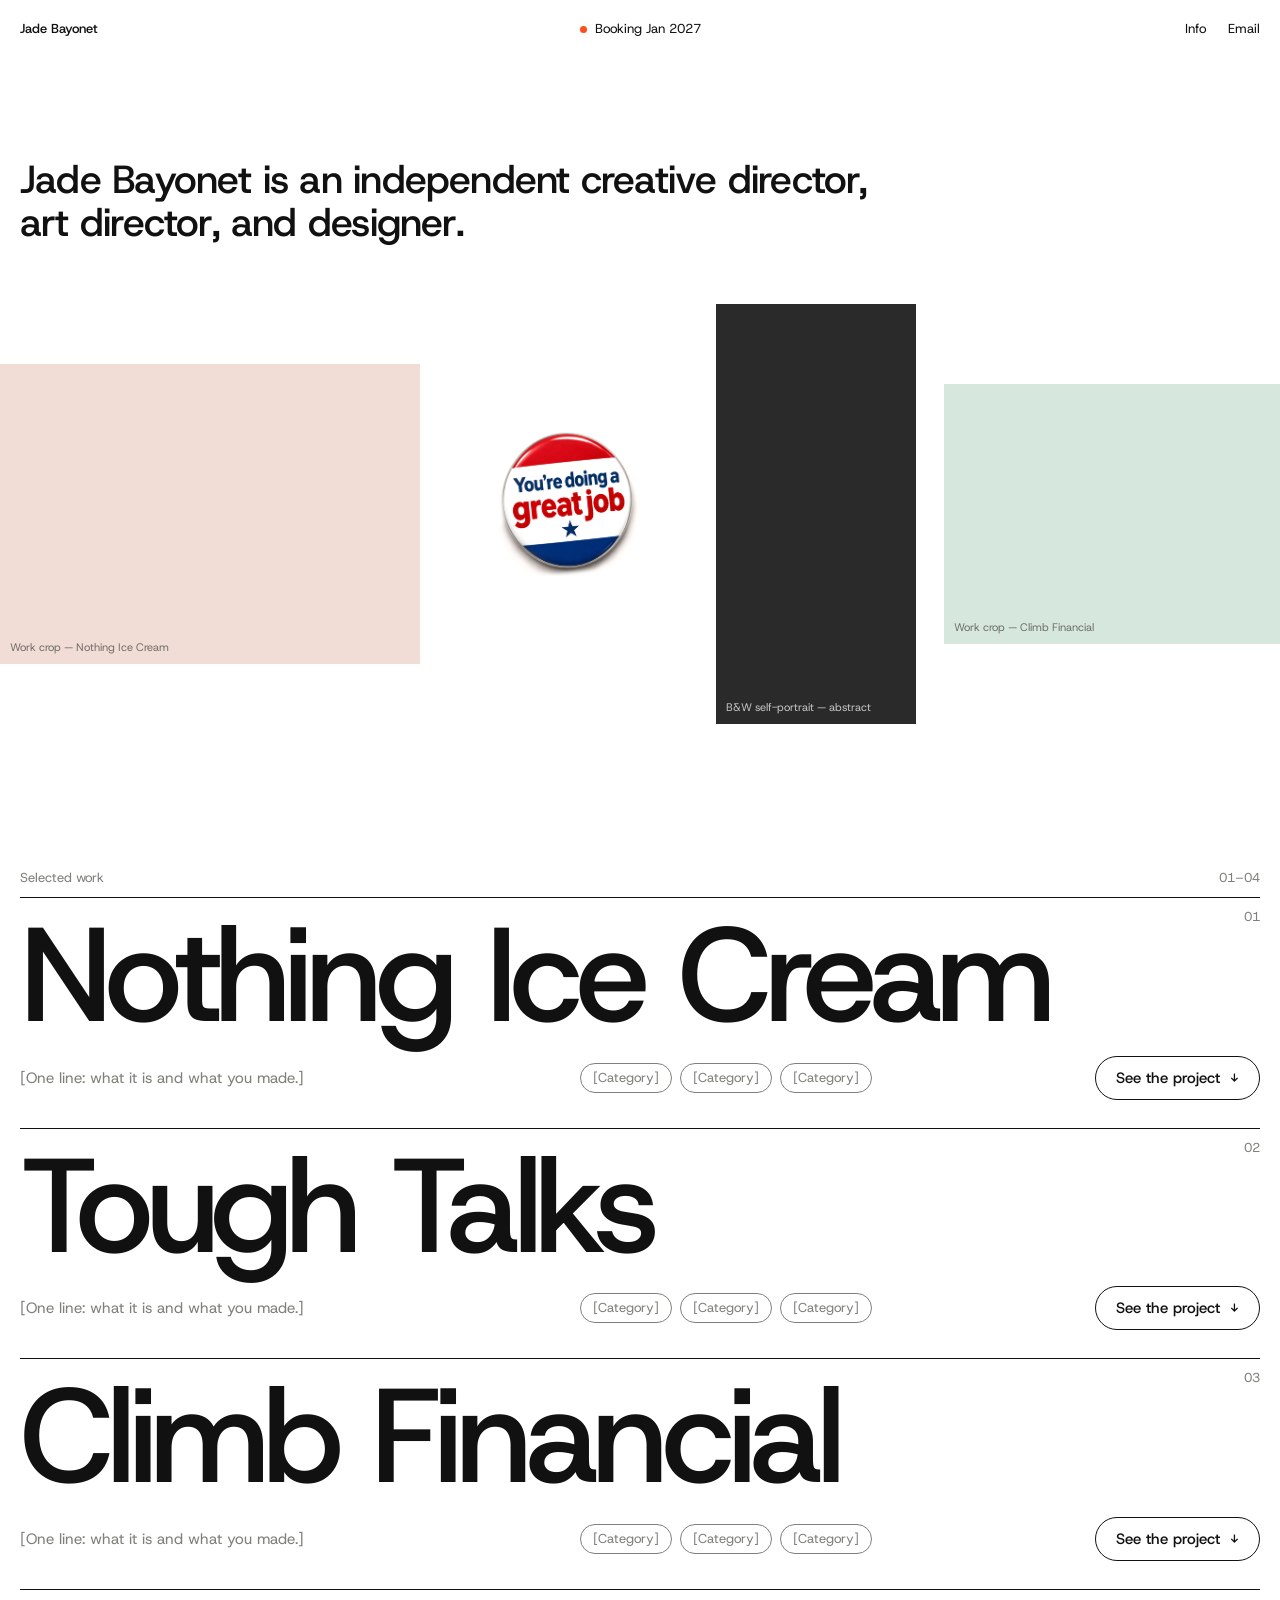
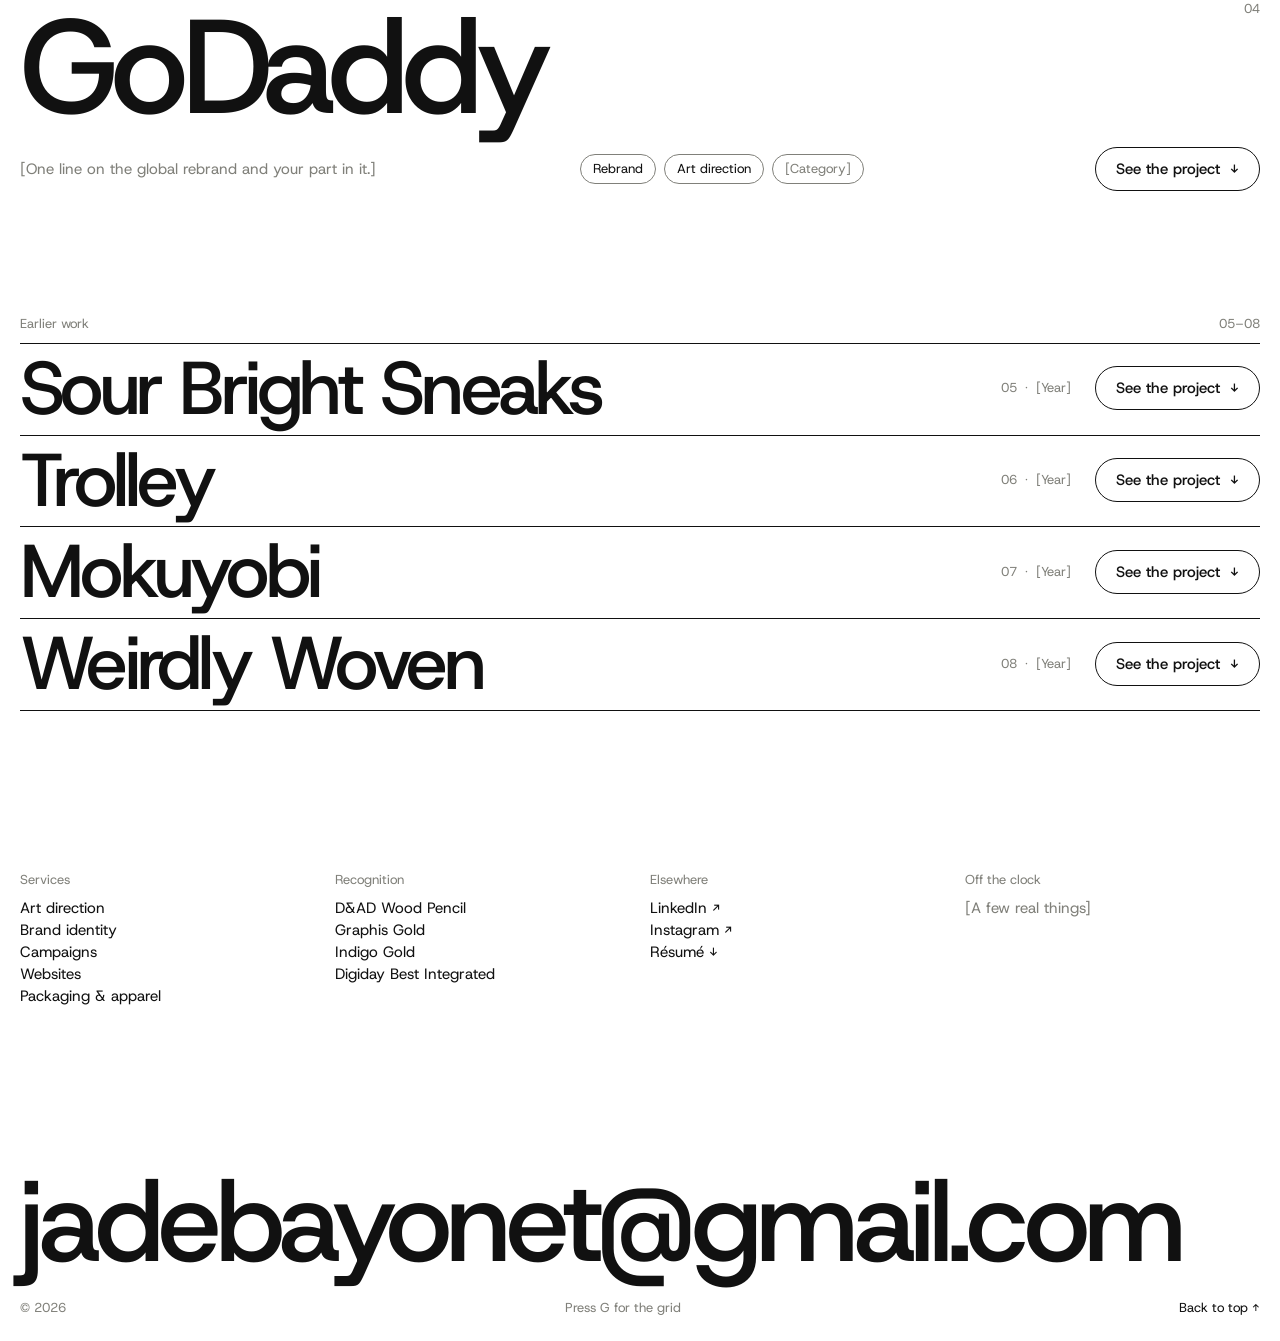
==== index.html @ 4a4e23f8 "Jade Bayonet 1" ====
<!doctype html>
<html lang="en">
<head>
  <meta charset="utf-8" />
  <meta name="viewport" content="width=device-width, initial-scale=1" />
  <title>Jade Bayonet — Creative director, art director, designer</title>
  <meta name="description" content="Jade Bayonet is an independent creative director, art director, and designer." />
  <meta property="og:title" content="Jade Bayonet" />
  <meta property="og:description" content="Jade Bayonet is an independent creative director, art director, and designer." />
  <meta property="og:type" content="website" />
  <link rel="icon" href="assets/dot.svg" type="image/svg+xml" />

  <link rel="preconnect" href="https://fonts.googleapis.com" />
  <link rel="preconnect" href="https://fonts.gstatic.com" crossorigin />
  <link href="https://fonts.googleapis.com/css2?family=Host+Grotesk:wght@400;500&display=swap" rel="stylesheet" />
  <link rel="stylesheet" href="css/styles.css" />
</head>
<body>
  <div class="page" id="top">

    <!-- Nav -->
    <header class="nav">
      <a class="nav__name" href="index.html" data-home>Jade Bayonet</a>
      <p class="nav__status"><img src="assets/dot.svg" width="7" height="7" alt="" /> Booking Jan 2027</p>
      <nav class="nav__links">
        <a href="#info">Info</a>
        <a href="mailto:jadebayonet@gmail.com">Email</a>
      </nav>
    </header>

    <!-- Intro -->
    <section class="intro">
      <h1 class="intro__text">Jade Bayonet is an independent creative director, art director, and designer.</h1>
    </section>

    <!-- Ticker (filled from js/projects.js → TICKER) -->
    <section class="ticker" aria-label="Selected images">
      <div class="ticker__track" id="ticker"></div>
    </section>

    <!-- Selected work (filled from js/projects.js → PROJECTS, group "selected") -->
    <section class="work work--selected" aria-labelledby="selected-label">
      <div class="label">
        <h2 id="selected-label">Selected work</h2>
        <span id="selected-range">01–04</span>
      </div>
      <div id="selected-list"></div>
    </section>

    <!-- Earlier work (group "earlier") -->
    <section class="work work--earlier" aria-labelledby="earlier-label">
      <div class="label">
        <h2 id="earlier-label">Earlier work</h2>
        <span id="earlier-range">05–08</span>
      </div>
      <div id="earlier-list"></div>
      <div class="rule"></div>
    </section>

    <!-- Info -->
    <section class="info" id="info">
      <div class="info__col">
        <h3>Services</h3>
        <ul>
          <li>Art direction</li>
          <li>Brand identity</li>
          <li>Campaigns</li>
          <li>Websites</li>
          <li>Packaging &amp; apparel</li>
        </ul>
      </div>
      <div class="info__col">
        <h3>Recognition</h3>
        <ul>
          <li>D&amp;AD Wood Pencil</li>
          <li>Graphis Gold</li>
          <li>Indigo Gold</li>
          <li>Digiday Best Integrated</li>
        </ul>
      </div>
      <div class="info__col">
        <h3>Elsewhere</h3>
        <ul>
          <li><a href="#" target="_blank" rel="noopener">LinkedIn ↗</a></li>
          <li><a href="#" target="_blank" rel="noopener">Instagram ↗</a></li>
          <li><a href="#" download>Résumé ↓</a></li>
        </ul>
      </div>
      <div class="info__col info__col--muted">
        <h3>Off the clock</h3>
        <p>[A few real things]</p>
      </div>
    </section>

    <!-- Footer -->
    <footer class="footer">
      <a class="footer__email" href="mailto:jadebayonet@gmail.com">jadebayonet@gmail.com</a>
      <div class="footer__bar">
        <span class="muted">© <span id="year">2026</span></span>
        <span class="muted footer__hint">Press G for the grid</span>
        <a href="#top" data-top>Back to top ↑</a>
      </div>
    </footer>
  </div>

  <!-- Grid overlay (press G) -->
  <div class="grid-overlay" aria-hidden="true"><div class="grid-overlay__inner"></div></div>

  <script src="js/projects.js"></script>
  <script src="js/main.js"></script>
</body>
</html>
---- css/styles.css ----
/* ─────────────────────────────────────────────────────────────
   Jade Bayonet — styles
   Built from Figma "C · Desktop — Index (closed)" / "Nothing Ice Cream open"
   Desktop design width: 1440px (20px margins → 1400px content)
   ───────────────────────────────────────────────────────────── */

:root {
  --ink: #111111;
  --muted: #80807a;
  --placeholder-text: #858580;
  --bg: #ffffff;
  --accent: #ff4d1c;

  --margin: 20px;
  --gap: 20px;

  --font: "Host Grotesk", ui-sans-serif, system-ui, -apple-system, "Helvetica Neue", Arial, sans-serif;

  /* Type scale — sizes match Figma at 1440px and scale down with the viewport */
  --t-small: 13px;   /* labels, nav, meta */
  --t-body: 15px;    /* body, buttons */
  --t-intro: clamp(28px, 3.06vw, 44px);
  --t-overview: clamp(22px, 2.2vw, 32px);
  --t-project: clamp(48px, 10.42vw, 150px);   /* Selected work titles */
  --t-earlier: clamp(36px, 5.84vw, 84px);     /* Earlier work titles */
  --t-email: clamp(30px, 9.3vw, 134px);       /* Footer email */

  --ease: cubic-bezier(0.22, 1, 0.36, 1);
}

*,
*::before,
*::after { box-sizing: border-box; }

html { -webkit-text-size-adjust: 100%; scroll-behavior: smooth; }
@media (prefers-reduced-motion: reduce) { html { scroll-behavior: auto; } }

body {
  margin: 0;
  background: var(--bg);
  color: var(--ink);
  font-family: var(--font);
  font-weight: 400;
  font-size: var(--t-body);
  line-height: 22px;
  -webkit-font-smoothing: antialiased;
  -moz-osx-font-smoothing: grayscale;
  overflow-x: clip;
}

h1, h2, h3, p, ul { margin: 0; padding: 0; font: inherit; }
ul { list-style: none; }
a { color: inherit; text-decoration: none; }
a:hover { text-decoration: underline; text-underline-offset: 3px; text-decoration-thickness: 1px; }
img, video { display: block; max-width: 100%; }
button { font: inherit; color: inherit; background: none; border: 0; padding: 0; cursor: pointer; }
:focus-visible { outline: 2px solid var(--accent); outline-offset: 3px; }

.muted { color: var(--muted); }

.page {
  padding: 20px var(--margin) 24px;
}

/* ── Nav ─────────────────────────────────────────────────── */
.nav {
  display: grid;
  grid-template-columns: 1fr auto 1fr;
  align-items: center;
  font-size: var(--t-small);
  line-height: 18px;
}
.nav__name { font-weight: 500; justify-self: start; }
.nav__status { display: flex; align-items: center; gap: 8px; }
.nav__links { display: flex; gap: 22px; justify-self: end; }

/* ── Intro ───────────────────────────────────────────────── */
.intro { padding: 120px 0 56px; }
.intro__text {
  max-width: 880px;
  font-size: var(--t-intro);
  line-height: 1.09;
  font-weight: 500;
  letter-spacing: -0.02em;
}

/* ── Ticker ──────────────────────────────────────────────── */
.ticker {
  margin: 0 calc(var(--margin) * -1);
  overflow: hidden;
  height: 430px;
  display: flex;
  align-items: center;
  margin-bottom: 140px;
}
.ticker__track {
  --tgap: 28px;
  display: flex;
  width: max-content;
  animation: ticker var(--ticker-duration, 60s) linear infinite;
}
.ticker__set {
  display: flex;
  align-items: center;
  gap: var(--tgap);
  padding-right: var(--tgap);
}
.ticker:hover .ticker__track { animation-play-state: paused; }
@media (prefers-reduced-motion: reduce) { .ticker__track { animation: none; transform: translateX(var(--margin)); } }
@keyframes ticker {
  from { transform: translateX(0); }
  to   { transform: translateX(-50%); }
}
.tile {
  position: relative;
  flex: none;
  overflow: hidden;
  display: block;
}
.tile img { width: 100%; height: 100%; object-fit: cover; }
.tile__inset { position: absolute; }
.tile__inset img { object-fit: contain; }
.tile__label {
  position: absolute;
  left: 10px;
  bottom: 10px;
  font-size: 11px;
  line-height: 14px;
  color: #73736e;
  white-space: nowrap;
}
.tile--dark .tile__label { color: #fff; opacity: 0.7; }
a.tile:hover { text-decoration: none; }

/* ── Section labels ─────────────────────────────────────── */
.label {
  display: flex;
  justify-content: space-between;
  padding-bottom: 10px;
  font-size: var(--t-small);
  line-height: 18px;
  color: var(--muted);
}

/* ── Buttons & tags ─────────────────────────────────────── */
.btn {
  display: inline-flex;
  align-items: center;
  gap: 10px;
  padding: 11px 20px;
  border: 1px solid var(--ink);
  border-radius: 999px;
  font-weight: 500;
  font-size: var(--t-body);
  line-height: 20px;
  white-space: nowrap;
  flex: none;
  transition: background-color 0.2s, color 0.2s;
}
.btn:hover { background: var(--ink); color: #fff; text-decoration: none; }
.btn--active { background: var(--ink); color: #fff; }
.btn--active:hover { background: #fff; color: var(--ink); }

.tags { display: flex; flex-wrap: wrap; gap: 8px; flex: 1 1 0; min-width: 0; }
.tag {
  padding: 5px 12px;
  border: 1px solid var(--muted);
  border-radius: 999px;
  font-size: var(--t-small);
  line-height: 18px;
  white-space: nowrap;
  color: var(--ink);
}
.tag--placeholder { color: var(--muted); }

/* ── Selected work rows ─────────────────────────────────── */
.project { border-top: 1px solid var(--ink); }
.project__head {
  display: flex;
  flex-direction: column;
  gap: 14px;
  padding: 10px 0 28px;
}
.project__title-row { display: flex; gap: 24px; align-items: flex-start; }
.project__title {
  flex: 1 1 0;
  min-width: 0;
  font-size: var(--t-project);
  line-height: 1;
  font-weight: 500;
  letter-spacing: -0.05em;
  cursor: pointer;
}
.project__num {
  font-size: var(--t-small);
  line-height: 18px;
  color: var(--muted);
}
.project__details { display: flex; gap: 40px; align-items: center; }
.project__blurb {
  width: 520px;
  flex: none;
  color: var(--muted);
}

/* ── Earlier work rows ──────────────────────────────────── */
.project--earlier .project__head {
  flex-direction: row;
  align-items: center;
  gap: 24px;
  padding: 10px 0 12px;
}
.project--earlier .project__title {
  font-size: var(--t-earlier);
  line-height: 0.92;
}
.project--earlier .project__num { white-space: pre; }
.rule { height: 1px; background: var(--ink); }

.work--earlier { padding-top: 96px; }

/* ── Drawer ─────────────────────────────────────────────── */
.drawer {
  display: grid;
  grid-template-rows: 0fr;
  transition: grid-template-rows 0.7s var(--ease);
}
.drawer > .drawer__clip { overflow: hidden; min-height: 0; }
.project.is-open .drawer { grid-template-rows: 1fr; }
.drawer__inner {
  display: flex;
  flex-direction: column;
  gap: var(--gap);
  padding: 8px 0 120px;
  opacity: 0;
  transition: opacity 0.5s 0.1s;
}
.project.is-open .drawer__inner { opacity: 1; }

/* Role / Year / Scope / About */
.meta {
  display: grid;
  grid-template-columns: 220px 220px 220px 1fr;
  gap: var(--gap);
  padding-bottom: 20px;
  color: var(--muted);
}
.meta__item { display: flex; flex-direction: column; gap: 4px; }
.meta__label { font-size: var(--t-small); line-height: 18px; }

/* Project overview (new — not in Figma yet) */
.overview {
  display: grid;
  grid-template-columns: 220px 1fr;
  gap: var(--gap);
  padding: 20px 0 60px;
}
.overview__label { font-size: var(--t-small); line-height: 18px; color: var(--muted); }
.overview__text {
  max-width: 920px;
  font-size: var(--t-overview);
  line-height: 1.2;
  font-weight: 500;
  letter-spacing: -0.015em;
}

/* Note — a text break between images */
.note {
  display: grid;
  grid-template-columns: 220px 1fr;
  gap: var(--gap);
  padding: 60px 0;
}
.note__label { font-size: var(--t-small); line-height: 18px; color: var(--muted); }
.note__text { max-width: 640px; font-size: 20px; line-height: 28px; }

/* Media */
.slide {
  position: relative;
  overflow: hidden;
  width: 100%;
  background: var(--slide-color, #f2dbd6);
  aspect-ratio: var(--ratio, 1400 / 820);
}
.slide img,
.slide video { width: 100%; height: 100%; object-fit: cover; }
.slide__label {
  position: absolute;
  inset: 50% auto auto 50%;
  transform: translate(-50%, -50%);
  font-size: var(--t-small);
  line-height: 18px;
  color: var(--placeholder-text);
  text-align: center;
  white-space: nowrap;
}
.slide__mark {
  position: absolute;
  font-size: 15px;
  line-height: 18px;
  color: var(--ink);
}
.slide__mark--tl { top: 12px; left: 16px; }
.slide__mark--tr { top: 12px; right: 16px; }
.slide__mark--bl { bottom: 12px; left: 16px; }
.slide__mark--br { bottom: 12px; right: 16px; }
.pair { display: grid; grid-template-columns: 1fr 1fr; gap: var(--gap); }

.drawer__footer {
  display: flex;
  justify-content: space-between;
  align-items: center;
  padding-top: 20px;
}

/* ── Info ───────────────────────────────────────────────── */
.info {
  display: grid;
  grid-template-columns: repeat(4, 1fr);
  gap: var(--gap);
  padding-top: 160px;
}
.info__col { display: flex; flex-direction: column; gap: 8px; }
.info__col h3 { font-size: var(--t-small); line-height: 18px; color: var(--muted); }
.info__col--muted p { color: var(--muted); }

/* ── Footer ─────────────────────────────────────────────── */
.footer { display: flex; flex-direction: column; gap: 24px; padding-top: 160px; container-type: inline-size; }
.footer__email {
  font-size: var(--t-email);
  font-size: 9.2cqw; /* fills the content width edge to edge */
  line-height: 0.95;
  font-weight: 500;
  letter-spacing: -0.05em;
  white-space: nowrap;
}
.footer__bar {
  display: flex;
  justify-content: space-between;
  font-size: var(--t-small);
  line-height: 18px;
}

/* ── Grid overlay (press G) ─────────────────────────────── */
.grid-overlay {
  position: fixed;
  inset: 0;
  pointer-events: none;
  z-index: 100;
  padding: 0 var(--margin);
  display: none;
}
.show-grid .grid-overlay { display: block; }
.grid-overlay__inner {
  height: 100%;
  display: grid;
  grid-template-columns: repeat(12, 1fr);
  gap: var(--gap);
}
.grid-overlay__inner span { background: rgba(255, 77, 28, 0.08); border-inline: 1px solid rgba(255, 77, 28, 0.25); }

/* ── Tablet (≤ 1024px) ──────────────────────────────────── */
@media (max-width: 1024px) {
  .intro { padding-top: 96px; }
  .ticker { height: 340px; margin-bottom: 100px; }
  .project__details { flex-wrap: wrap; gap: 14px 24px; }
  .project__blurb { width: 100%; }
  .meta { grid-template-columns: 1fr 1fr 1fr; }
  .meta__item--about { grid-column: 1 / -1; }
  .overview, .note { grid-template-columns: 1fr; gap: 8px; }
  .info { grid-template-columns: 1fr 1fr; row-gap: 48px; padding-top: 120px; }
  .footer { padding-top: 120px; }
}

/* ── Mobile (≤ 640px) ───────────────────────────────────── */
@media (max-width: 640px) {
  :root { --margin: 16px; --gap: 12px; }
  .nav { grid-template-columns: 1fr auto; row-gap: 6px; }
  .nav__status { grid-row: 2; grid-column: 1 / -1; }
  .intro { padding: 72px 0 40px; }
  .ticker { height: 260px; margin-bottom: 72px; }
  .ticker__track { --tgap: 16px; }
  .project__details { gap: 12px; }
  .tags { flex-basis: 100%; }
  .project--earlier .project__head { flex-wrap: wrap; row-gap: 10px; }
  .project--earlier .project__title { flex-basis: 100%; }
  .project--earlier .project__num { flex: 1; }
  .meta { grid-template-columns: 1fr 1fr; }
  .overview { padding: 12px 0 32px; }
  .note { padding: 32px 0; }
  .note__text { font-size: 17px; line-height: 24px; }
  .pair { grid-template-columns: 1fr; }
  .drawer__inner { padding-bottom: 72px; }
  .info { grid-template-columns: 1fr 1fr; padding-top: 96px; }
  .footer { padding-top: 96px; }
  .footer__hint { display: none; }
  .work--earlier { padding-top: 72px; }
  .grid-overlay__inner { grid-template-columns: repeat(4, 1fr); }
}
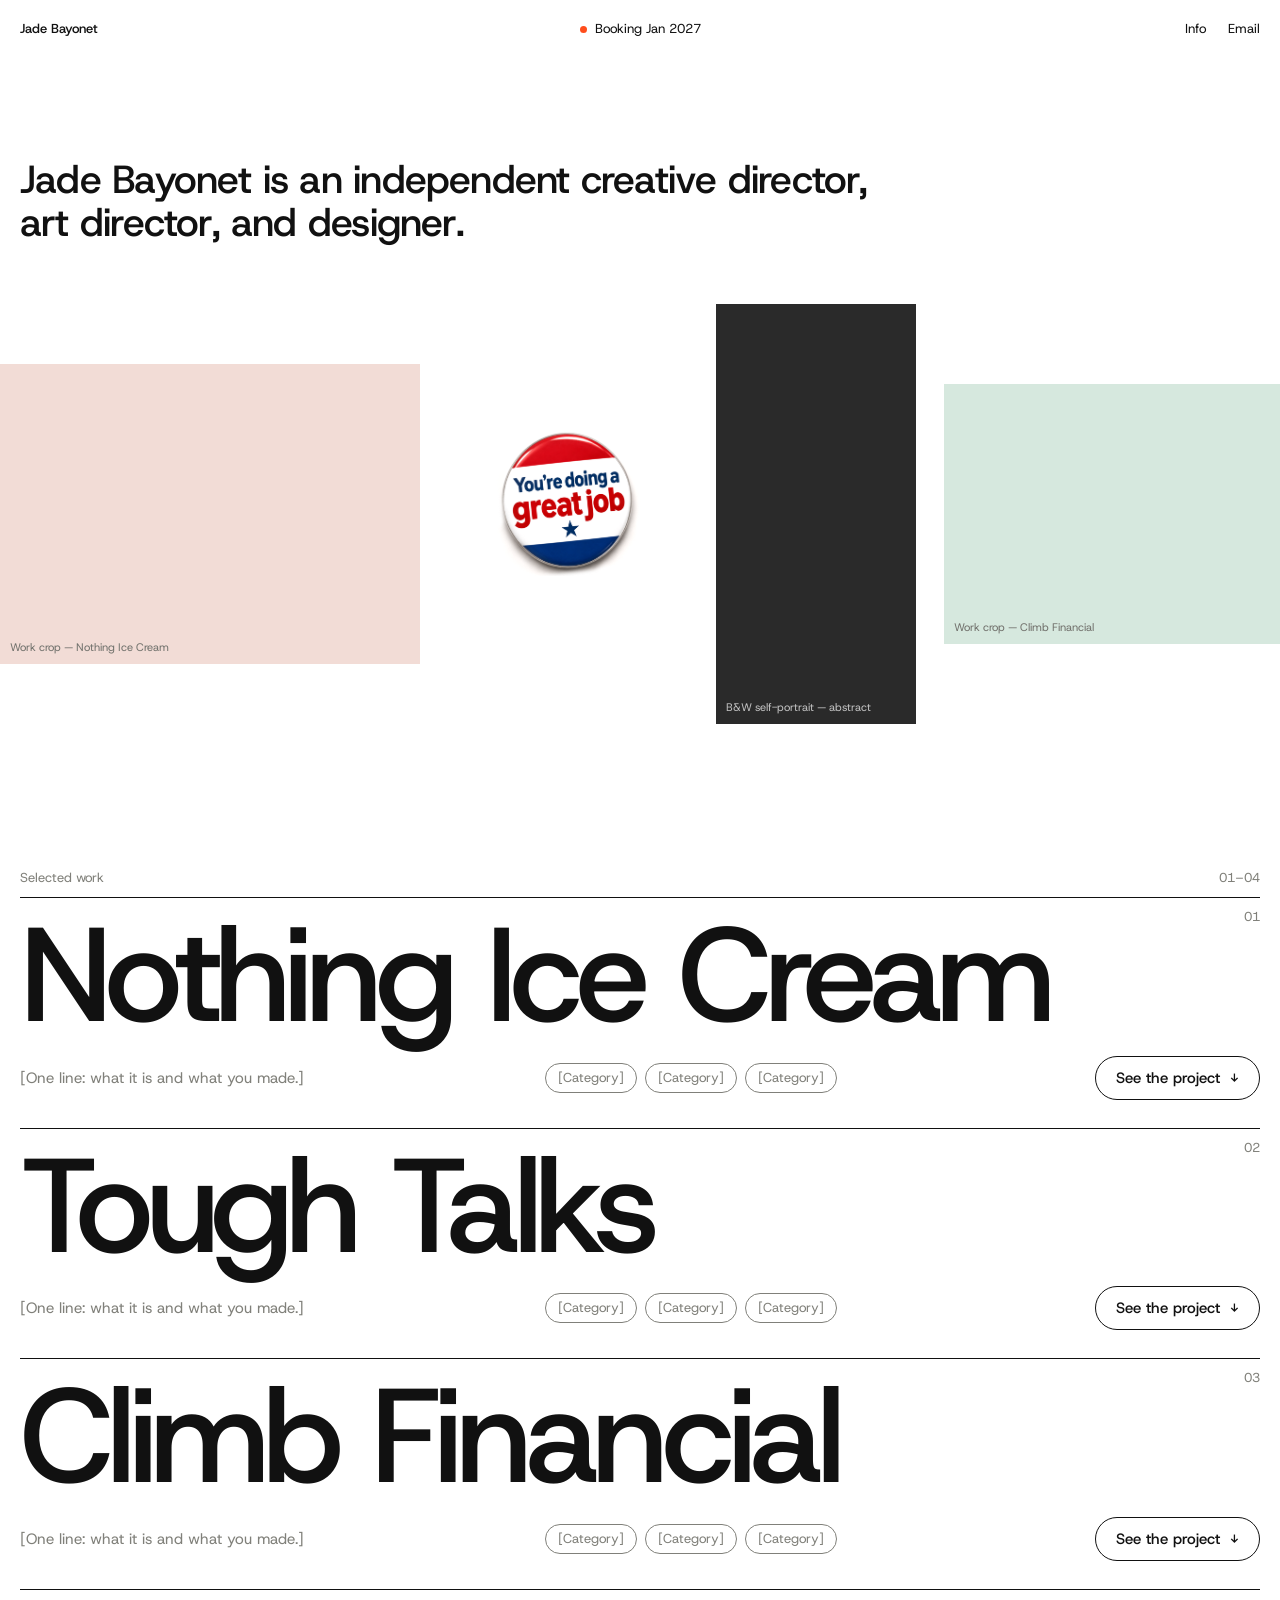
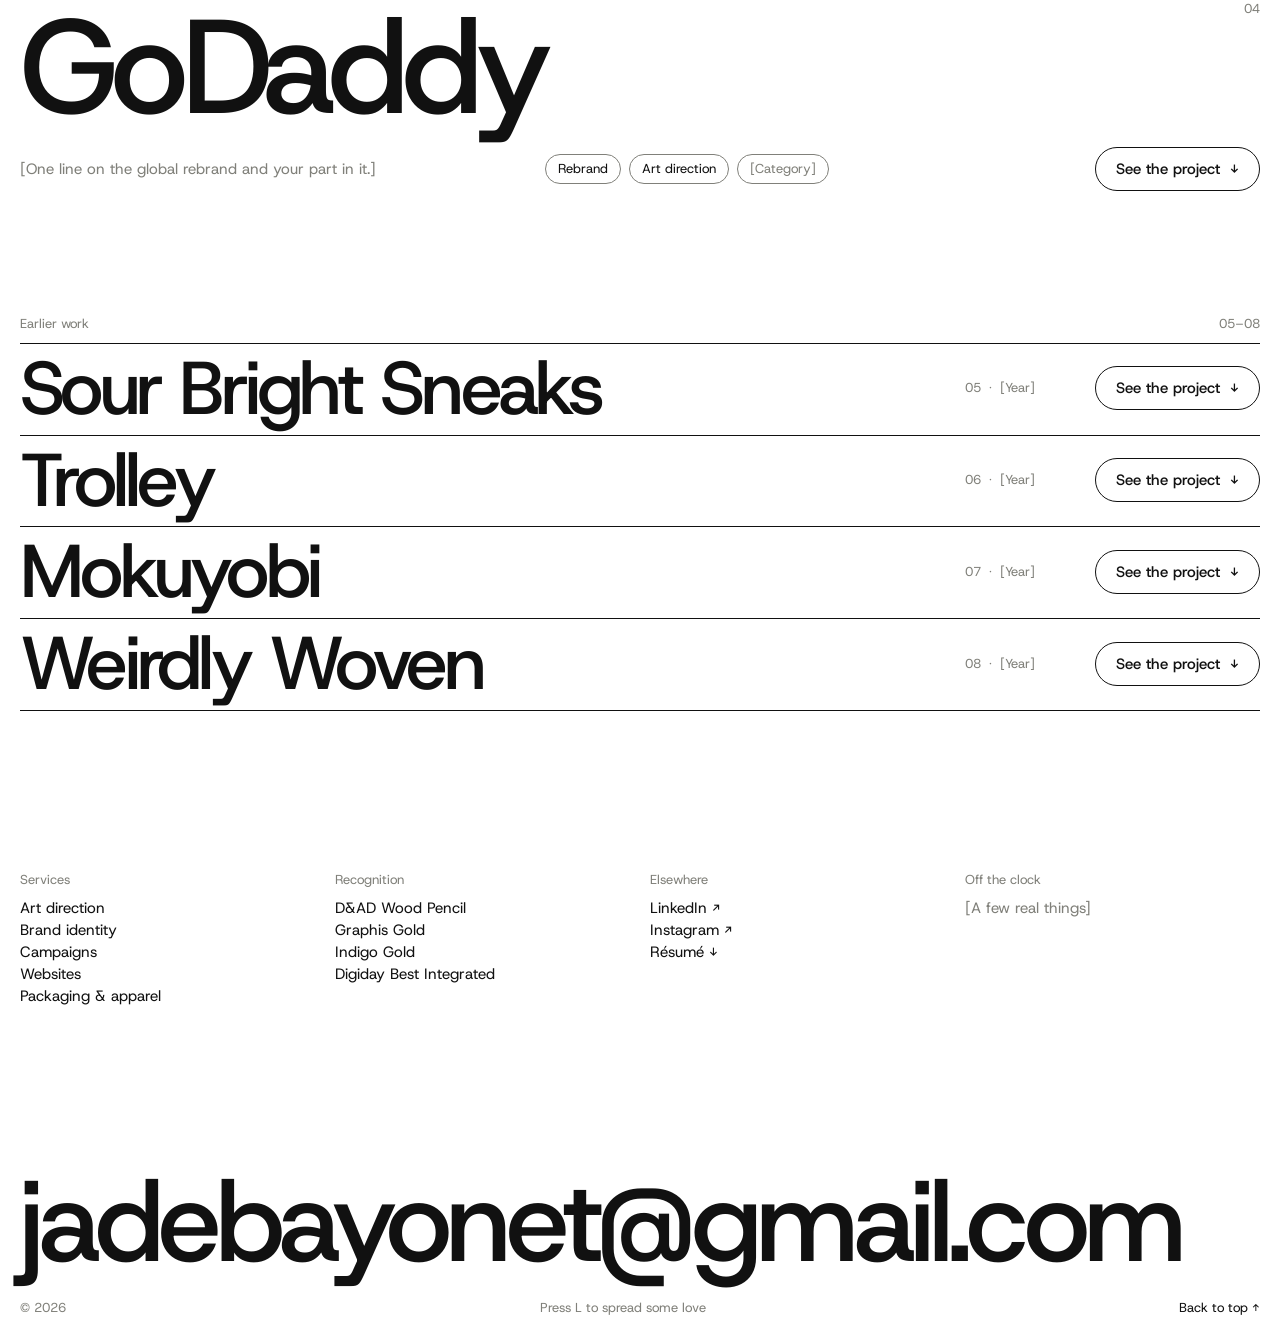
==== commit 7f6b93f7: "Jade bayonet" ====
--- a/index.html
+++ b/index.html
@@ -97,15 +97,12 @@
       <a class="footer__email" href="mailto:jadebayonet@gmail.com">jadebayonet@gmail.com</a>
       <div class="footer__bar">
         <span class="muted">© <span id="year">2026</span></span>
-        <span class="muted footer__hint">Press G for the grid</span>
+        <button type="button" class="muted footer__hint" data-love>Press L to spread some love</button>
         <a href="#top" data-top>Back to top ↑</a>
       </div>
     </footer>
   </div>
 
-  <!-- Grid overlay (press G) -->
-  <div class="grid-overlay" aria-hidden="true"><div class="grid-overlay__inner"></div></div>
-
   <script src="js/projects.js"></script>
   <script src="js/main.js"></script>
 </body>
--- a/css/styles.css
+++ b/css/styles.css
@@ -12,7 +12,8 @@
   --accent: #ff4d1c;
 
   --margin: 20px;
-  --gap: 20px;
+  --gap: 20px;    /* also the grid gutter */
+  --cols: 12;     /* layout grid */
 
   --font: "Host Grotesk", ui-sans-serif, system-ui, -apple-system, "Helvetica Neue", Arial, sans-serif;
 
@@ -161,7 +162,7 @@
 .btn--active { background: var(--ink); color: #fff; }
 .btn--active:hover { background: #fff; color: var(--ink); }
 
-.tags { display: flex; flex-wrap: wrap; gap: 8px; flex: 1 1 0; min-width: 0; }
+.tags { display: flex; flex-wrap: wrap; gap: 8px; min-width: 0; }
 .tag {
   padding: 5px 12px;
   border: 1px solid var(--muted);
@@ -196,20 +197,32 @@
   line-height: 18px;
   color: var(--muted);
 }
-.project__details { display: flex; gap: 40px; align-items: center; }
-.project__blurb {
-  width: 520px;
-  flex: none;
-  color: var(--muted);
-}
+/* Shared 12-column layout grid */
+.grid,
+.project__details,
+.project--earlier .project__head,
+.meta,
+.overview,
+.note {
+  display: grid;
+  grid-template-columns: repeat(var(--cols), minmax(0, 1fr));
+  column-gap: var(--gap);
+}
+
+.project__details { row-gap: 14px; align-items: center; }
+.project__blurb { grid-column: 1 / span 5; color: var(--muted); }
+.project__details .tags { grid-column: 6 / span 5; }
+.project__details .btn { grid-column: 11 / -1; justify-self: end; }
 
 /* ── Earlier work rows ──────────────────────────────────── */
 .project--earlier .project__head {
-  flex-direction: row;
-  align-items: center;
-  gap: 24px;
+  align-items: center;
+  row-gap: 10px;
   padding: 10px 0 12px;
 }
+.project--earlier .project__title { grid-column: 1 / span 9; }
+.project--earlier .project__num { grid-column: 10 / span 1; }
+.project--earlier .project__head .btn { grid-column: 11 / -1; justify-self: end; }
 .project--earlier .project__title {
   font-size: var(--t-earlier);
   line-height: 0.92;
@@ -239,25 +252,22 @@
 
 /* Role / Year / Scope / About */
 .meta {
-  display: grid;
-  grid-template-columns: 220px 220px 220px 1fr;
-  gap: var(--gap);
+  row-gap: 20px;
   padding-bottom: 20px;
   color: var(--muted);
 }
-.meta__item { display: flex; flex-direction: column; gap: 4px; }
+.meta__item { display: flex; flex-direction: column; gap: 4px; grid-column: span 2; }
+.meta__item--about { grid-column: 7 / -1; }
 .meta__label { font-size: var(--t-small); line-height: 18px; }
 
 /* Project overview (new — not in Figma yet) */
 .overview {
-  display: grid;
-  grid-template-columns: 220px 1fr;
-  gap: var(--gap);
+  row-gap: 8px;
   padding: 20px 0 60px;
 }
-.overview__label { font-size: var(--t-small); line-height: 18px; color: var(--muted); }
+.overview__label { grid-column: 1 / span 2; font-size: var(--t-small); line-height: 18px; color: var(--muted); }
 .overview__text {
-  max-width: 920px;
+  grid-column: 3 / span 7;
   font-size: var(--t-overview);
   line-height: 1.2;
   font-weight: 500;
@@ -266,13 +276,11 @@
 
 /* Note — a text break between images */
 .note {
-  display: grid;
-  grid-template-columns: 220px 1fr;
-  gap: var(--gap);
+  row-gap: 8px;
   padding: 60px 0;
 }
-.note__label { font-size: var(--t-small); line-height: 18px; color: var(--muted); }
-.note__text { max-width: 640px; font-size: 20px; line-height: 28px; }
+.note__label { grid-column: 1 / span 2; font-size: var(--t-small); line-height: 18px; color: var(--muted); }
+.note__text { grid-column: 3 / span 5; font-size: 20px; line-height: 28px; }
 
 /* Media */
 .slide {
@@ -341,51 +349,53 @@
   line-height: 18px;
 }
 
-/* ── Grid overlay (press G) ─────────────────────────────── */
-.grid-overlay {
+/* ── Hearts (press L) ───────────────────────────────────── */
+.footer__hint { cursor: pointer; }
+.footer__hint:hover { color: var(--ink); }
+.heart {
   position: fixed;
-  inset: 0;
+  left: 0;
+  top: 0;
+  z-index: 100;
   pointer-events: none;
-  z-index: 100;
-  padding: 0 var(--margin);
-  display: none;
-}
-.show-grid .grid-overlay { display: block; }
-.grid-overlay__inner {
-  height: 100%;
-  display: grid;
-  grid-template-columns: repeat(12, 1fr);
-  gap: var(--gap);
-}
-.grid-overlay__inner span { background: rgba(255, 77, 28, 0.08); border-inline: 1px solid rgba(255, 77, 28, 0.25); }
+  line-height: 1;
+  will-change: transform, opacity;
+  user-select: none;
+}
 
 /* ── Tablet (≤ 1024px) ──────────────────────────────────── */
 @media (max-width: 1024px) {
   .intro { padding-top: 96px; }
   .ticker { height: 340px; margin-bottom: 100px; }
-  .project__details { flex-wrap: wrap; gap: 14px 24px; }
-  .project__blurb { width: 100%; }
-  .meta { grid-template-columns: 1fr 1fr 1fr; }
+  .project__blurb { grid-column: 1 / -1; }
+  .project__details .tags { grid-column: 1 / span 8; }
+  .project__details .btn { grid-column: 9 / -1; }
+  .project--earlier .project__title { grid-column: 1 / span 8; }
+  .project--earlier .project__num { grid-column: 9 / span 2; }
+  .meta__item { grid-column: span 4; }
   .meta__item--about { grid-column: 1 / -1; }
-  .overview, .note { grid-template-columns: 1fr; gap: 8px; }
+  .overview__text { grid-column: 3 / -1; }
+  .note__text { grid-column: 3 / span 8; }
   .info { grid-template-columns: 1fr 1fr; row-gap: 48px; padding-top: 120px; }
   .footer { padding-top: 120px; }
 }
 
 /* ── Mobile (≤ 640px) ───────────────────────────────────── */
 @media (max-width: 640px) {
-  :root { --margin: 16px; --gap: 12px; }
+  :root { --margin: 16px; --gap: 12px; --cols: 4; }
   .nav { grid-template-columns: 1fr auto; row-gap: 6px; }
   .nav__status { grid-row: 2; grid-column: 1 / -1; }
   .intro { padding: 72px 0 40px; }
   .ticker { height: 260px; margin-bottom: 72px; }
   .ticker__track { --tgap: 16px; }
-  .project__details { gap: 12px; }
-  .tags { flex-basis: 100%; }
-  .project--earlier .project__head { flex-wrap: wrap; row-gap: 10px; }
-  .project--earlier .project__title { flex-basis: 100%; }
-  .project--earlier .project__num { flex: 1; }
-  .meta { grid-template-columns: 1fr 1fr; }
+  .project__details { row-gap: 12px; }
+  .project__details .tags { grid-column: 1 / -1; }
+  .project__details .btn { grid-column: 1 / -1; justify-self: start; }
+  .project--earlier .project__title { grid-column: 1 / -1; }
+  .project--earlier .project__num { grid-column: 1 / span 2; }
+  .project--earlier .project__head .btn { grid-column: 3 / -1; }
+  .meta__item { grid-column: span 2; }
+  .overview__label, .note__label, .overview__text, .note__text { grid-column: 1 / -1; }
   .overview { padding: 12px 0 32px; }
   .note { padding: 32px 0; }
   .note__text { font-size: 17px; line-height: 24px; }
@@ -393,7 +403,5 @@
   .drawer__inner { padding-bottom: 72px; }
   .info { grid-template-columns: 1fr 1fr; padding-top: 96px; }
   .footer { padding-top: 96px; }
-  .footer__hint { display: none; }
   .work--earlier { padding-top: 72px; }
-  .grid-overlay__inner { grid-template-columns: repeat(4, 1fr); }
-}
+}
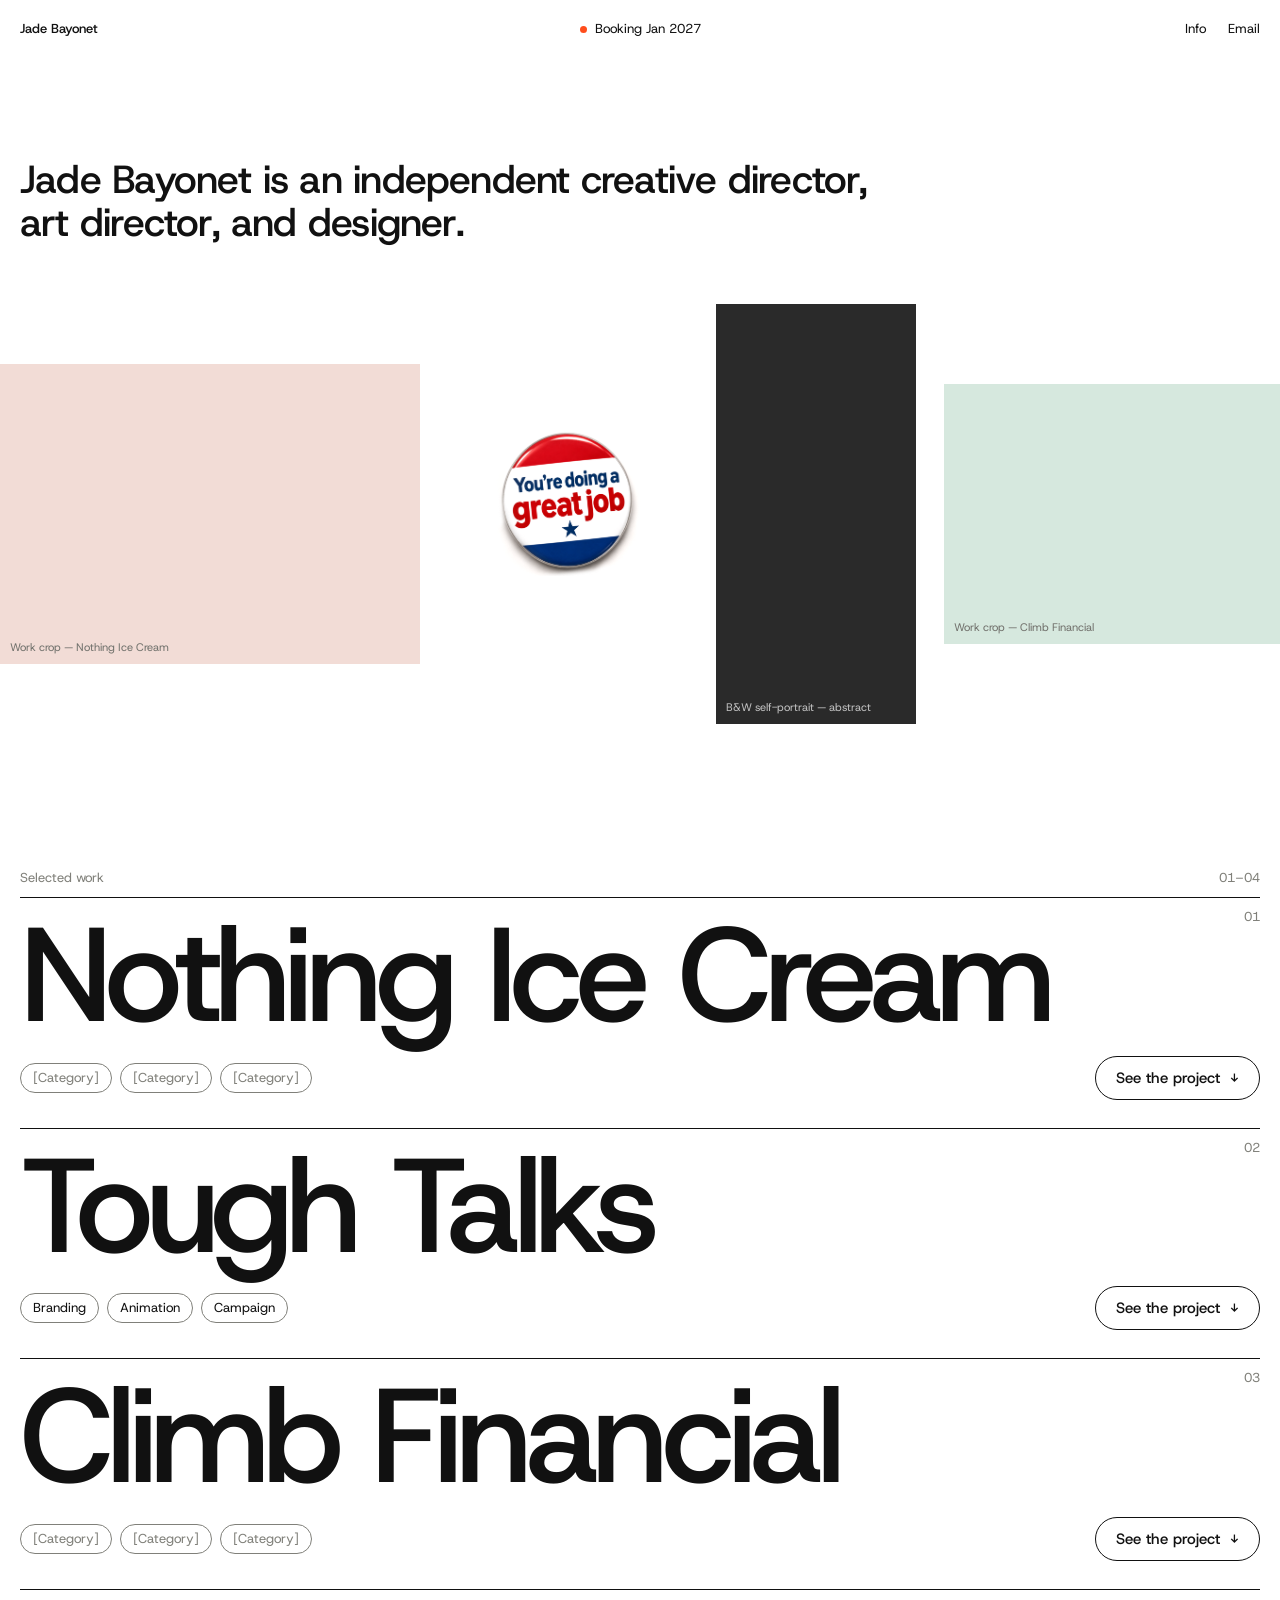
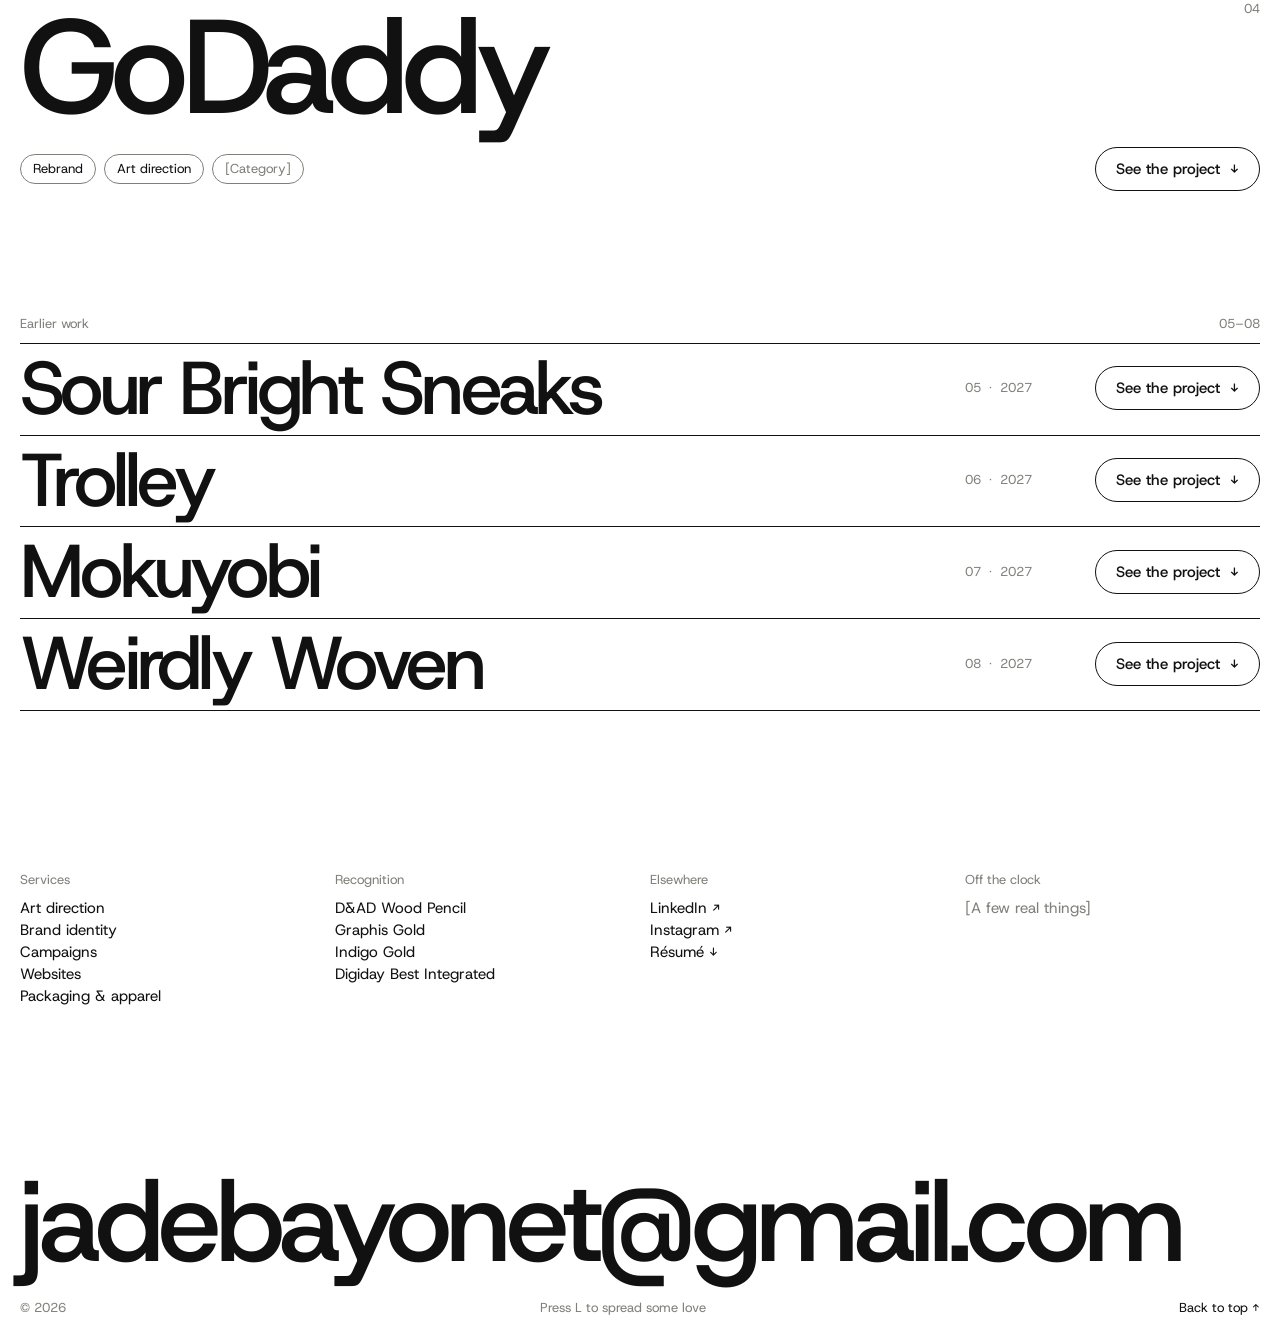
==== commit d62f60b0: "Update Descripton" ====
--- a/index.html
+++ b/index.html
@@ -13,7 +13,13 @@
   <link rel="preconnect" href="https://fonts.googleapis.com" />
   <link rel="preconnect" href="https://fonts.gstatic.com" crossorigin />
   <link href="https://fonts.googleapis.com/css2?family=Host+Grotesk:wght@400;500&display=swap" rel="stylesheet" />
-  <link rel="stylesheet" href="css/styles.css" />
+  <!-- Always load the newest CSS/JS (stops Safari & GitHub showing old copies after an edit) -->
+  <script>
+    var SITE_BASE = "";
+    var SITE_V = "?v=" + Date.now();
+    document.write('<link rel="stylesheet" href="' + SITE_BASE + 'css/styles.css' + SITE_V + '" />');
+  </script>
+  <noscript><link rel="stylesheet" href="css/styles.css" /></noscript>
 </head>
 <body>
   <div class="page" id="top">
@@ -103,7 +109,9 @@
     </footer>
   </div>
 
-  <script src="js/projects.js"></script>
-  <script src="js/main.js"></script>
+  <script>
+    document.write('<script src="' + SITE_BASE + 'js/projects.js' + SITE_V + '"><\/script>');
+    document.write('<script src="' + SITE_BASE + 'js/main.js' + SITE_V + '"><\/script>');
+  </script>
 </body>
 </html>
--- a/css/styles.css
+++ b/css/styles.css
@@ -201,18 +201,17 @@
 .grid,
 .project__details,
 .project--earlier .project__head,
-.meta,
 .overview,
-.note {
+.note,
+.credits {
   display: grid;
   grid-template-columns: repeat(var(--cols), minmax(0, 1fr));
   column-gap: var(--gap);
 }
 
 .project__details { row-gap: 14px; align-items: center; }
-.project__blurb { grid-column: 1 / span 5; color: var(--muted); }
-.project__details .tags { grid-column: 6 / span 5; }
-.project__details .btn { grid-column: 11 / -1; justify-self: end; }
+.project__details .tags { grid-column: 1 / span 9; }
+.project__details .btn { grid-column: 10 / -1; justify-self: end; }
 
 /* ── Earlier work rows ──────────────────────────────────── */
 .project--earlier .project__head {
@@ -250,17 +249,7 @@
 }
 .project.is-open .drawer__inner { opacity: 1; }
 
-/* Role / Year / Scope / About */
-.meta {
-  row-gap: 20px;
-  padding-bottom: 20px;
-  color: var(--muted);
-}
-.meta__item { display: flex; flex-direction: column; gap: 4px; grid-column: span 2; }
-.meta__item--about { grid-column: 7 / -1; }
-.meta__label { font-size: var(--t-small); line-height: 18px; }
-
-/* Project overview (new — not in Figma yet) */
+/* Year + project overview — first thing in the drawer */
 .overview {
   row-gap: 8px;
   padding: 20px 0 60px;
@@ -292,6 +281,8 @@
 }
 .slide img,
 .slide video { width: 100%; height: 100%; object-fit: cover; }
+.slide--video video { background: #000; }
+
 .slide__label {
   position: absolute;
   inset: 50% auto auto 50%;
@@ -313,6 +304,16 @@
 .slide__mark--bl { bottom: 12px; left: 16px; }
 .slide__mark--br { bottom: 12px; right: 16px; }
 .pair { display: grid; grid-template-columns: 1fr 1fr; gap: var(--gap); }
+
+/* Credits — end of the drawer */
+.credits {
+  row-gap: 20px;
+  padding: 60px 0 20px;
+}
+.credits__label { grid-column: 1 / span 2; font-size: var(--t-small); line-height: 18px; color: var(--muted); }
+.credits__role { grid-column: 3 / span 3; }
+.credits__people { grid-column: 6 / span 4; }
+.credits__k { font-size: var(--t-small); line-height: 18px; color: var(--muted); margin-bottom: 4px; }
 
 .drawer__footer {
   display: flex;
@@ -367,13 +368,12 @@
 @media (max-width: 1024px) {
   .intro { padding-top: 96px; }
   .ticker { height: 340px; margin-bottom: 100px; }
-  .project__blurb { grid-column: 1 / -1; }
   .project__details .tags { grid-column: 1 / span 8; }
   .project__details .btn { grid-column: 9 / -1; }
   .project--earlier .project__title { grid-column: 1 / span 8; }
   .project--earlier .project__num { grid-column: 9 / span 2; }
-  .meta__item { grid-column: span 4; }
-  .meta__item--about { grid-column: 1 / -1; }
+  .credits__role { grid-column: 3 / span 4; }
+  .credits__people { grid-column: 7 / -1; }
   .overview__text { grid-column: 3 / -1; }
   .note__text { grid-column: 3 / span 8; }
   .info { grid-template-columns: 1fr 1fr; row-gap: 48px; padding-top: 120px; }
@@ -394,8 +394,10 @@
   .project--earlier .project__title { grid-column: 1 / -1; }
   .project--earlier .project__num { grid-column: 1 / span 2; }
   .project--earlier .project__head .btn { grid-column: 3 / -1; }
-  .meta__item { grid-column: span 2; }
-  .overview__label, .note__label, .overview__text, .note__text { grid-column: 1 / -1; }
+  .overview__label, .note__label, .overview__text, .note__text, .credits__label { grid-column: 1 / -1; }
+  .credits { padding-top: 40px; }
+  .credits__role { grid-column: 1 / span 2; }
+  .credits__people { grid-column: 3 / span 2; }
   .overview { padding: 12px 0 32px; }
   .note { padding: 32px 0; }
   .note__text { font-size: 17px; line-height: 24px; }
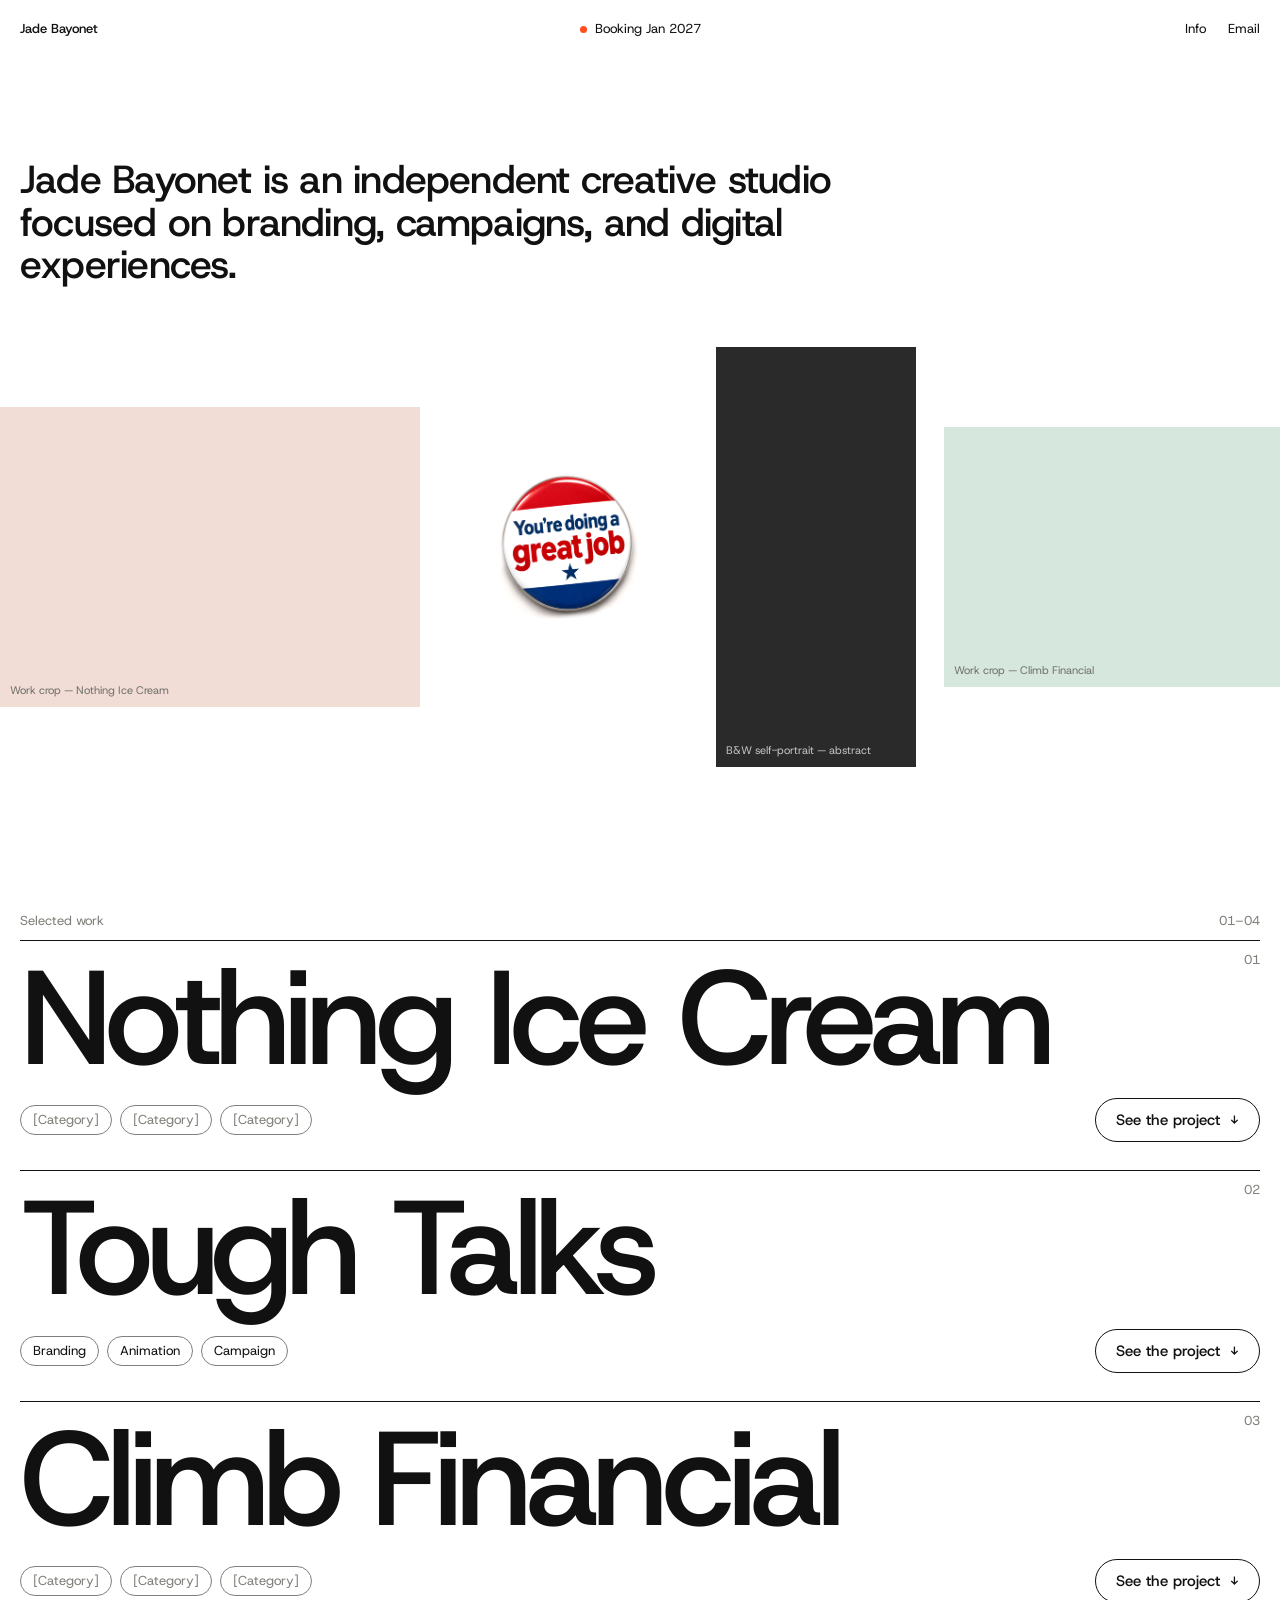
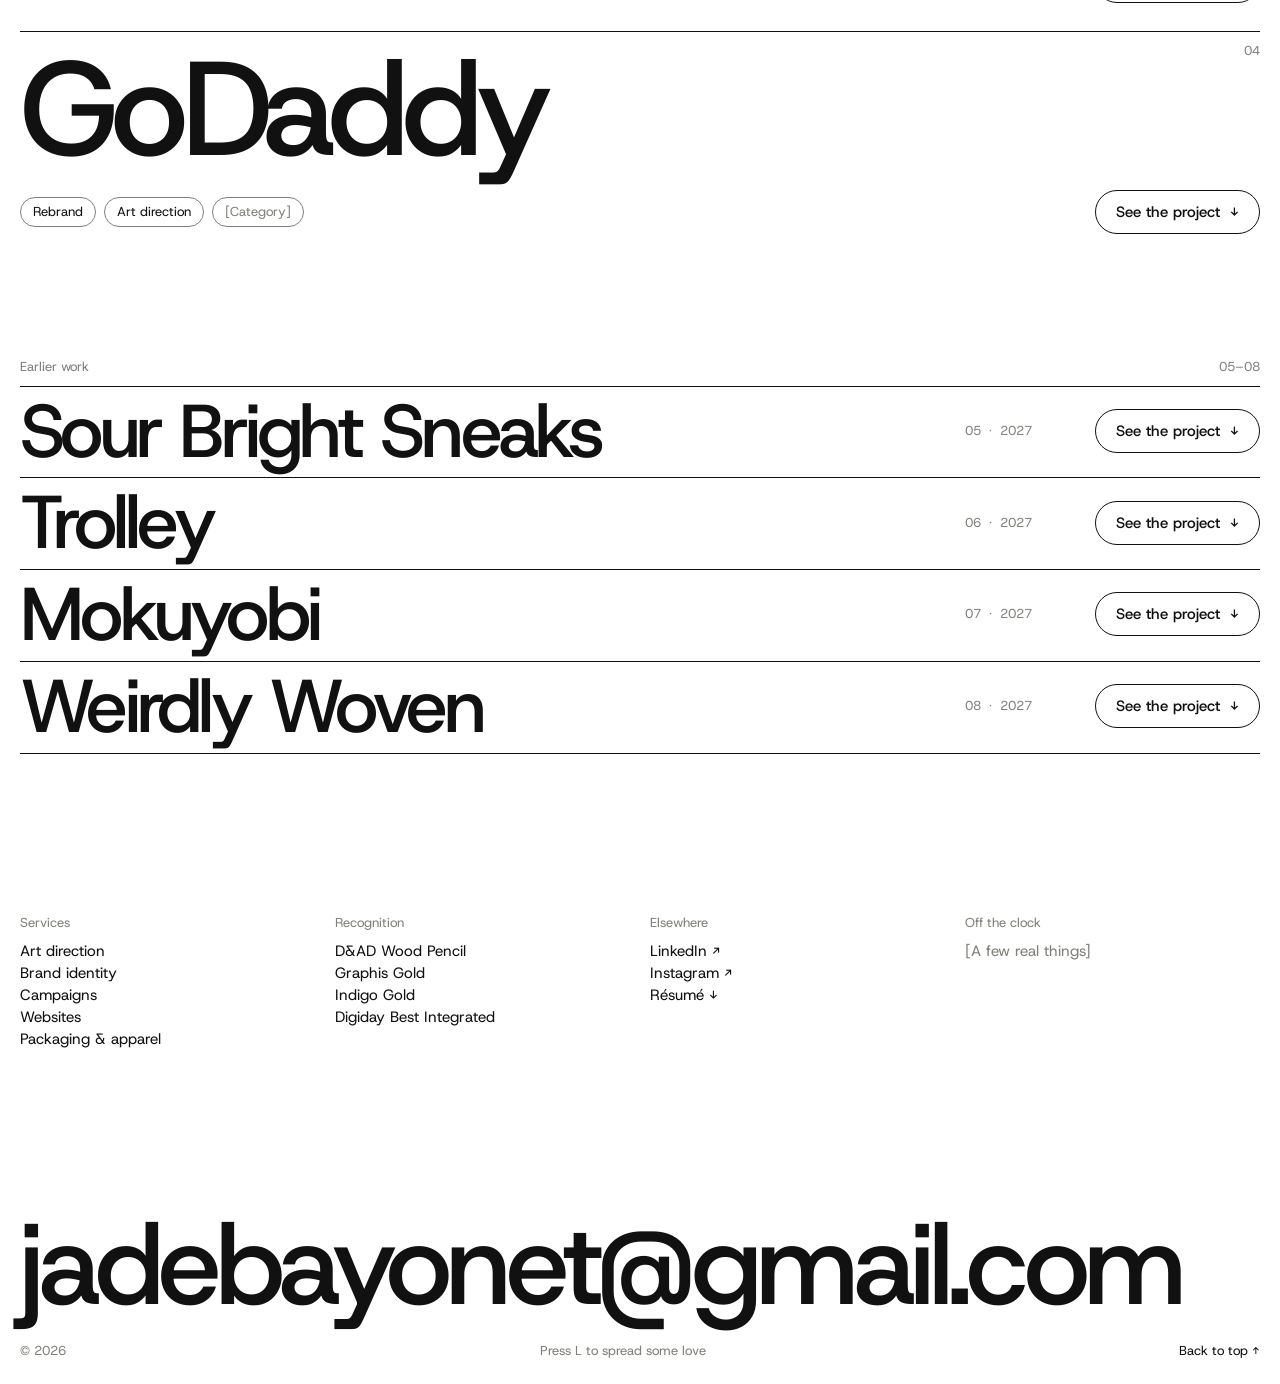
==== commit 63559039: "Hero Update" ====
--- a/index.html
+++ b/index.html
@@ -3,10 +3,10 @@
 <head>
   <meta charset="utf-8" />
   <meta name="viewport" content="width=device-width, initial-scale=1" />
-  <title>Jade Bayonet — Creative director, art director, designer</title>
-  <meta name="description" content="Jade Bayonet is an independent creative director, art director, and designer." />
+  <title>Jade Bayonet — Independent creative studio</title>
+  <meta name="description" content="Jade Bayonet is an independent creative studio focused on branding, campaigns, and digital experiences." />
   <meta property="og:title" content="Jade Bayonet" />
-  <meta property="og:description" content="Jade Bayonet is an independent creative director, art director, and designer." />
+  <meta property="og:description" content="Jade Bayonet is an independent creative studio focused on branding, campaigns, and digital experiences." />
   <meta property="og:type" content="website" />
   <link rel="icon" href="assets/dot.svg" type="image/svg+xml" />
 
@@ -36,7 +36,7 @@
 
     <!-- Intro -->
     <section class="intro">
-      <h1 class="intro__text">Jade Bayonet is an independent creative director, art director, and designer.</h1>
+      <h1 class="intro__text">Jade Bayonet is an independent creative studio focused on branding, campaigns, and digital experiences.</h1>
     </section>
 
     <!-- Ticker (filled from js/projects.js → TICKER) -->
